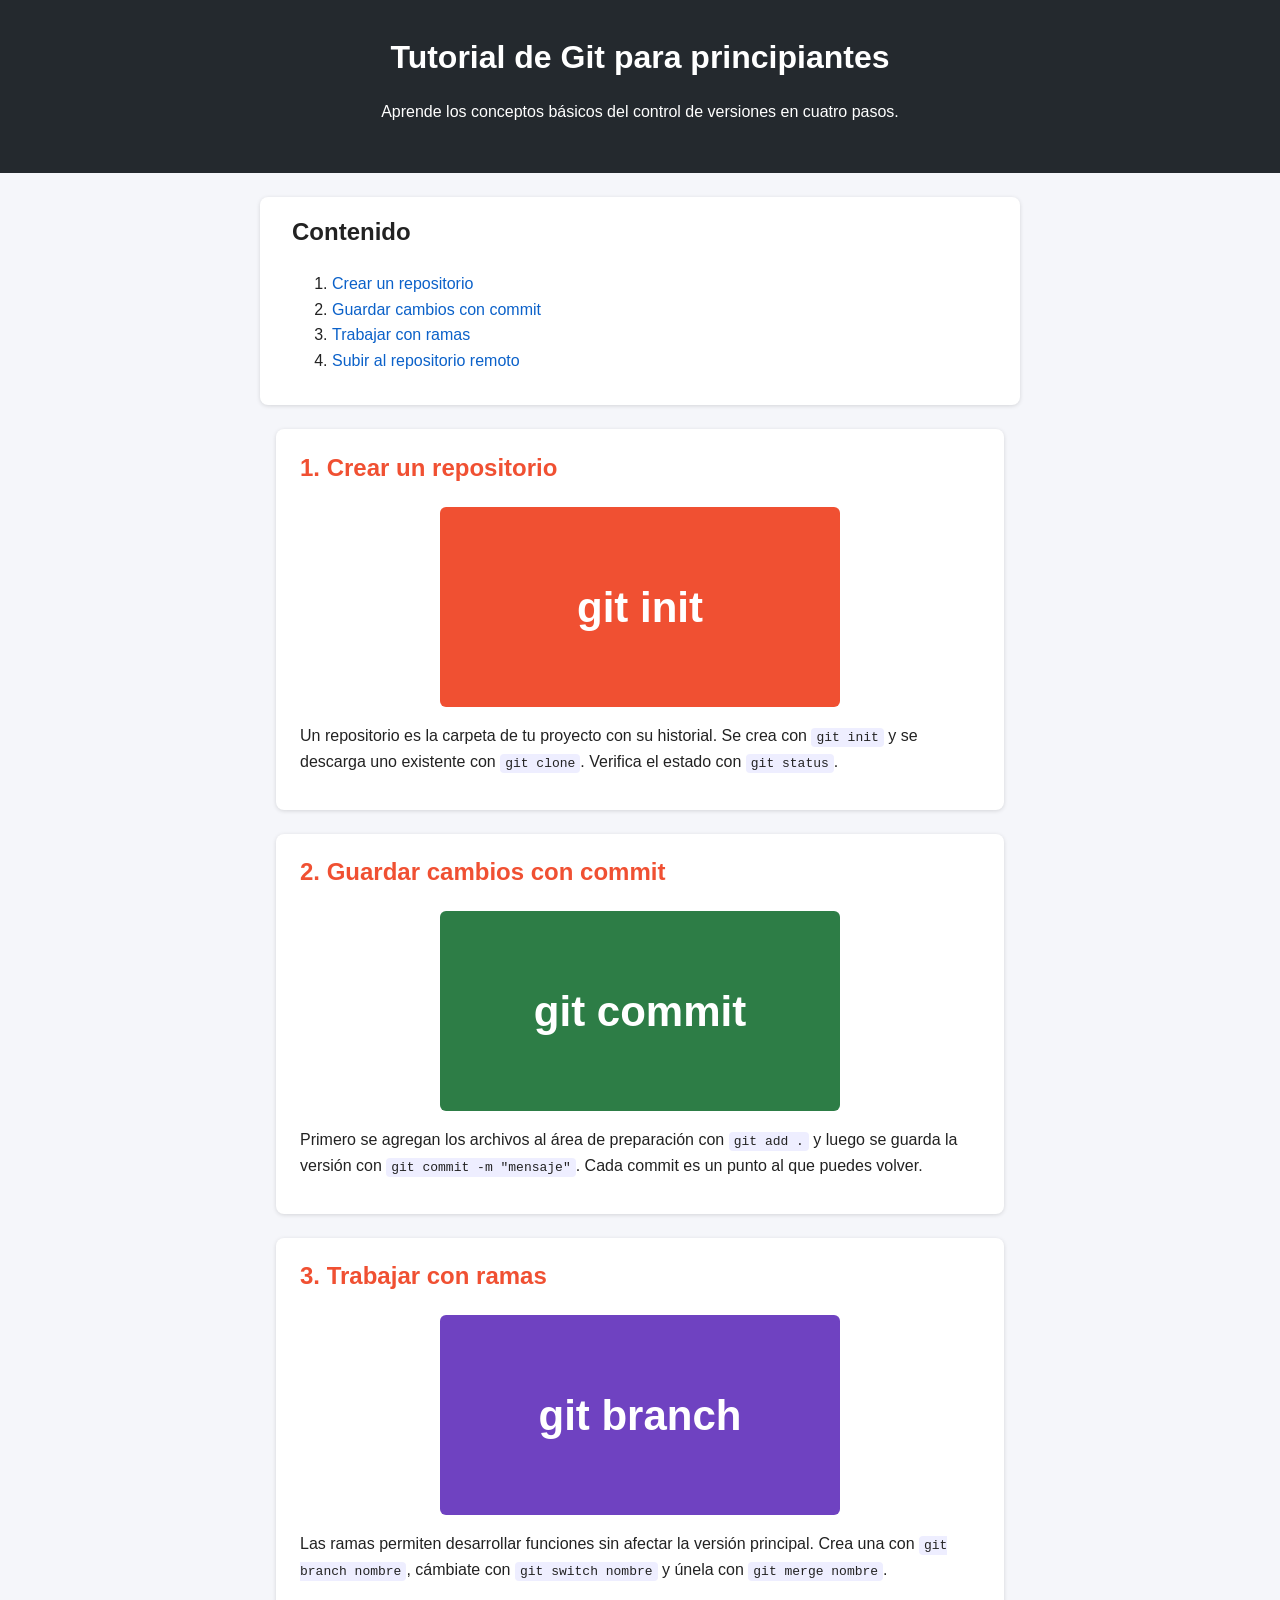
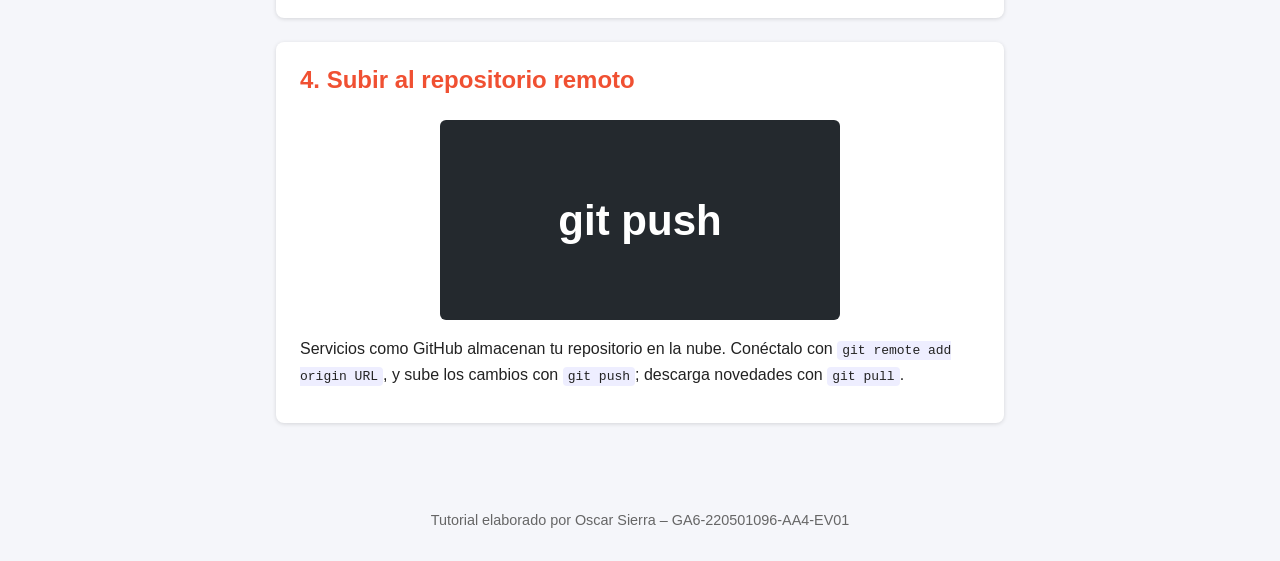
==== GA6-220501096-AA4/EV01/tutorial/index.html @ f3bda5d1 "Agrega evidencias AA2 (SQL) y AA4 (front-end) con manuales de uso" ====
<!DOCTYPE html>
<html lang="es">
<head>
  <meta charset="UTF-8">
  <meta name="viewport" content="width=device-width, initial-scale=1.0">
  <title>Tutorial de Git para principiantes</title>
  <link rel="stylesheet" href="estilos.css">
</head>
<body>
  <header>
    <h1>Tutorial de Git para principiantes</h1>
    <p>Aprende los conceptos básicos del control de versiones en cuatro pasos.</p>
  </header>
  <nav>
    <h2>Contenido</h2>
    <ol>
      <li><a href="#inicio">Crear un repositorio</a></li>
      <li><a href="#commit">Guardar cambios con commit</a></li>
      <li><a href="#ramas">Trabajar con ramas</a></li>
      <li><a href="#remoto">Subir al repositorio remoto</a></li>
    </ol>
  </nav>
  <main>
    <article id="inicio">
      <h2>1. Crear un repositorio</h2>
      <img src="img/git.svg" alt="1. Crear un repositorio">
      <p>Un repositorio es la carpeta de tu proyecto con su historial. Se crea con <code>git init</code> y se descarga uno existente con <code>git clone</code>. Verifica el estado con <code>git status</code>.</p>
    </article>
    <article id="commit">
      <h2>2. Guardar cambios con commit</h2>
      <img src="img/commit.svg" alt="2. Guardar cambios con commit">
      <p>Primero se agregan los archivos al área de preparación con <code>git add .</code> y luego se guarda la versión con <code>git commit -m "mensaje"</code>. Cada commit es un punto al que puedes volver.</p>
    </article>
    <article id="ramas">
      <h2>3. Trabajar con ramas</h2>
      <img src="img/ramas.svg" alt="3. Trabajar con ramas">
      <p>Las ramas permiten desarrollar funciones sin afectar la versión principal. Crea una con <code>git branch nombre</code>, cámbiate con <code>git switch nombre</code> y únela con <code>git merge nombre</code>.</p>
    </article>
    <article id="remoto">
      <h2>4. Subir al repositorio remoto</h2>
      <img src="img/remoto.svg" alt="4. Subir al repositorio remoto">
      <p>Servicios como GitHub almacenan tu repositorio en la nube. Conéctalo con <code>git remote add origin URL</code>, y sube los cambios con <code>git push</code>; descarga novedades con <code>git pull</code>.</p>
    </article>
  </main>
  <footer><p>Tutorial elaborado por Oscar Sierra – GA6-220501096-AA4-EV01</p></footer>
</body>
</html>
---- GA6-220501096-AA4/EV01/tutorial/estilos.css ----
*{box-sizing:border-box}
body{margin:0;font-family:Arial,Helvetica,sans-serif;line-height:1.6;color:#222;background:#f5f6fa}
header{background:#24292e;color:#fff;text-align:center;padding:2rem 1rem}
header h1{margin:0 0 .4rem}
nav{background:#fff;max-width:760px;margin:1.5rem auto;padding:1rem 2rem;border-radius:8px;box-shadow:0 1px 4px #0002}
nav h2{margin-top:0}
nav a{color:#0b61c9;text-decoration:none}nav a:hover{text-decoration:underline}
main{max-width:760px;margin:0 auto;padding:0 1rem 2rem}
article{background:#fff;border-radius:8px;padding:1.2rem 1.5rem;margin-bottom:1.5rem;box-shadow:0 1px 4px #0002}
article h2{color:#f05032;margin-top:0}
article img{width:100%;max-width:400px;display:block;margin:0 auto 1rem;border-radius:6px}
code{background:#eef;padding:2px 5px;border-radius:4px}
footer{text-align:center;padding:1rem;color:#666;font-size:.9rem}
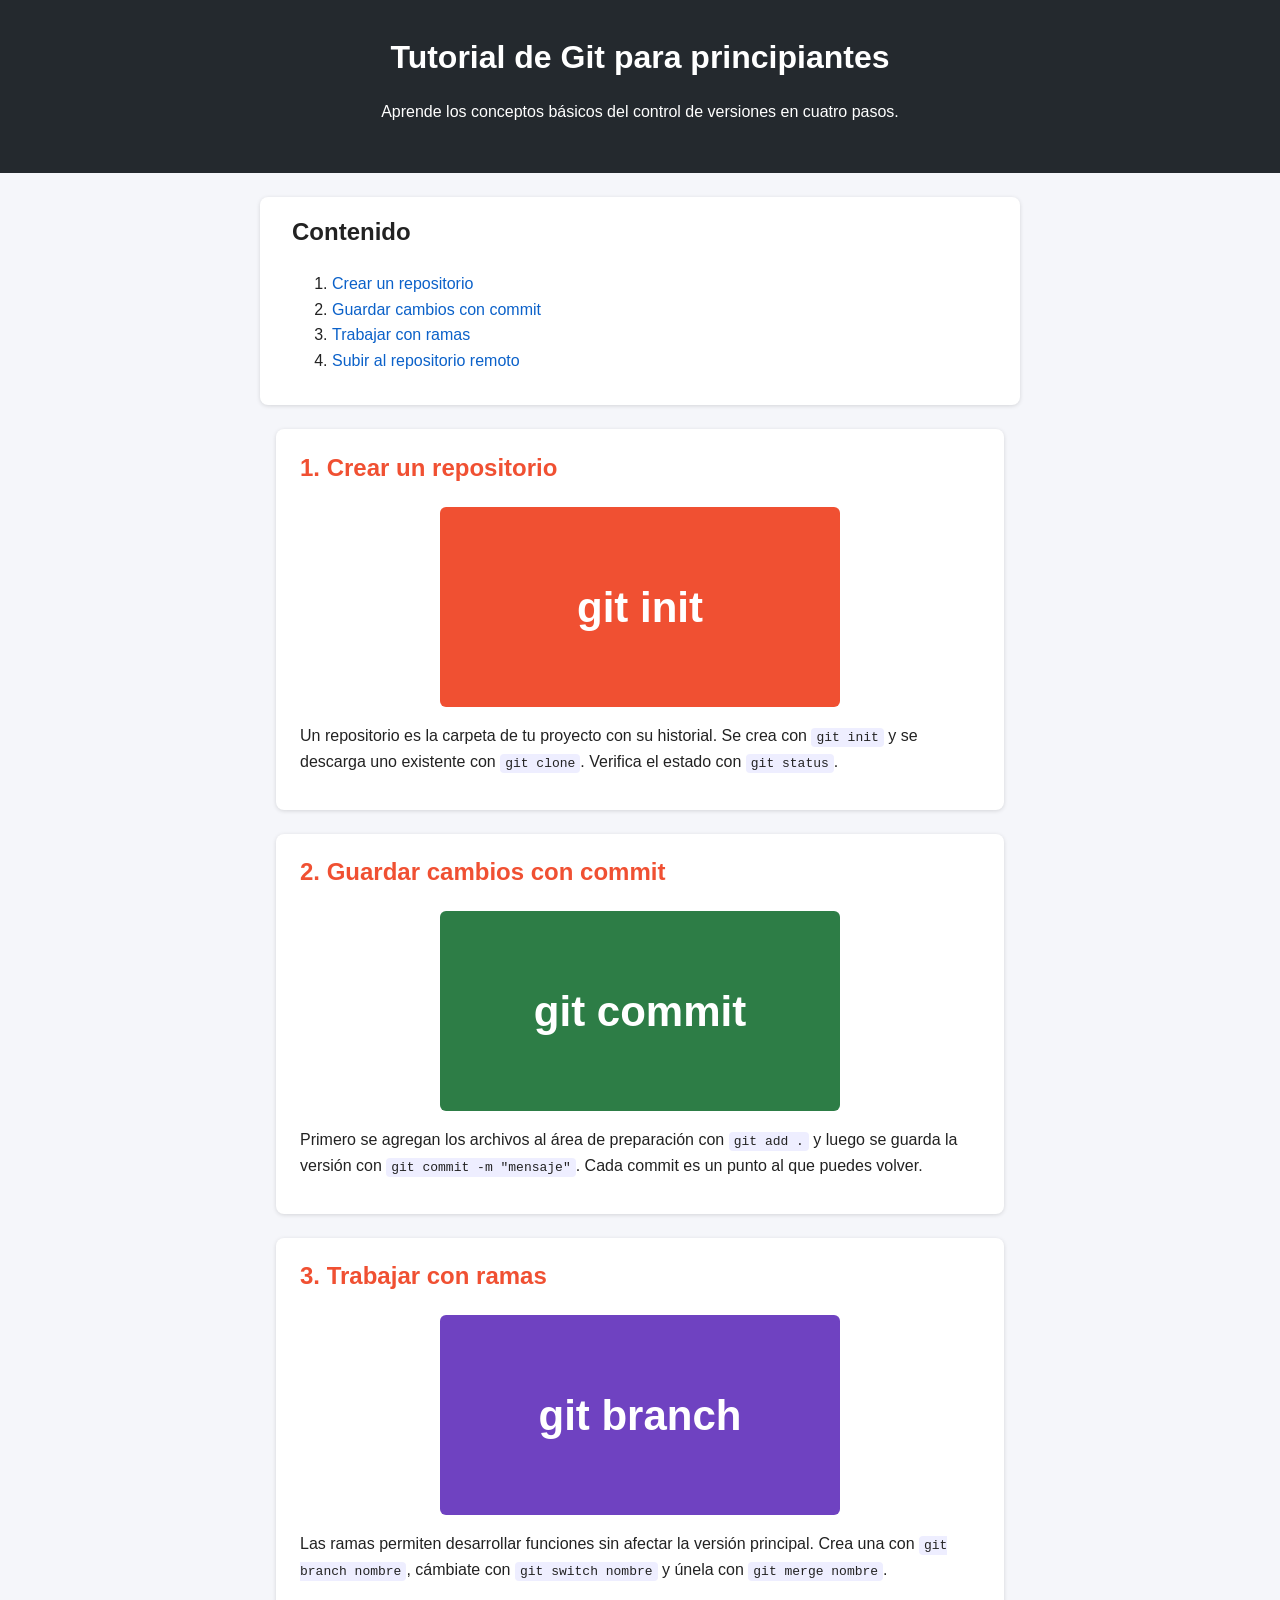
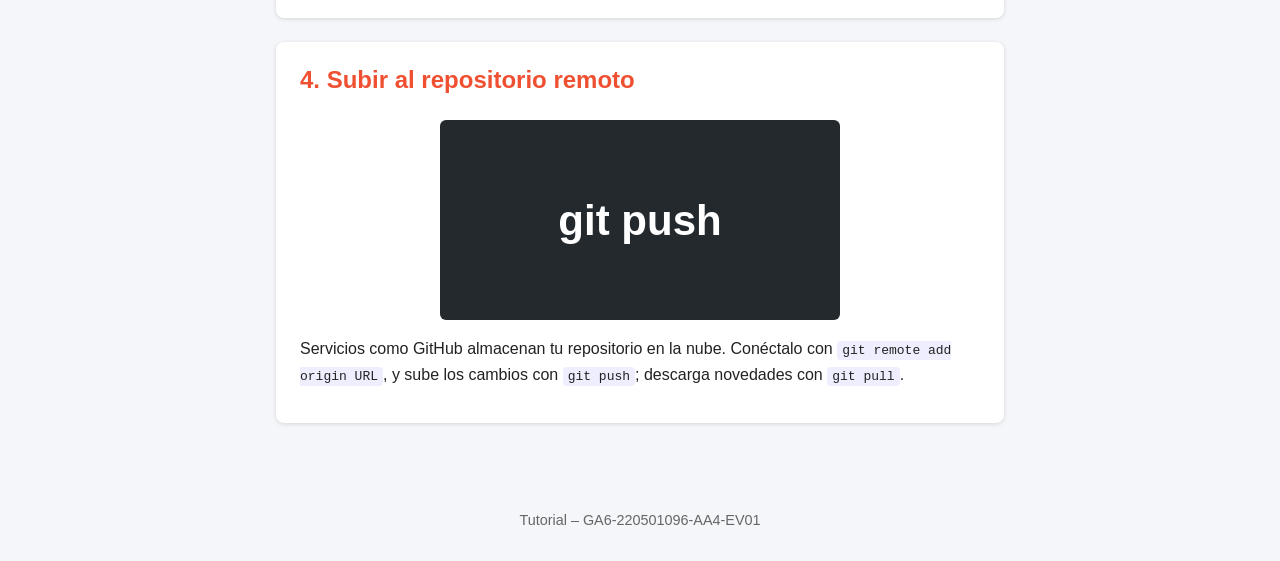
==== commit 269879bc: "Elimina datos personales e institucionales de los documentos" ====
--- a/GA6-220501096-AA4/EV01/tutorial/index.html
+++ b/GA6-220501096-AA4/EV01/tutorial/index.html
@@ -42,6 +42,6 @@
       <p>Servicios como GitHub almacenan tu repositorio en la nube. Conéctalo con <code>git remote add origin URL</code>, y sube los cambios con <code>git push</code>; descarga novedades con <code>git pull</code>.</p>
     </article>
   </main>
-  <footer><p>Tutorial elaborado por Oscar Sierra – GA6-220501096-AA4-EV01</p></footer>
+  <footer><p>Tutorial – GA6-220501096-AA4-EV01</p></footer>
 </body>
 </html>
